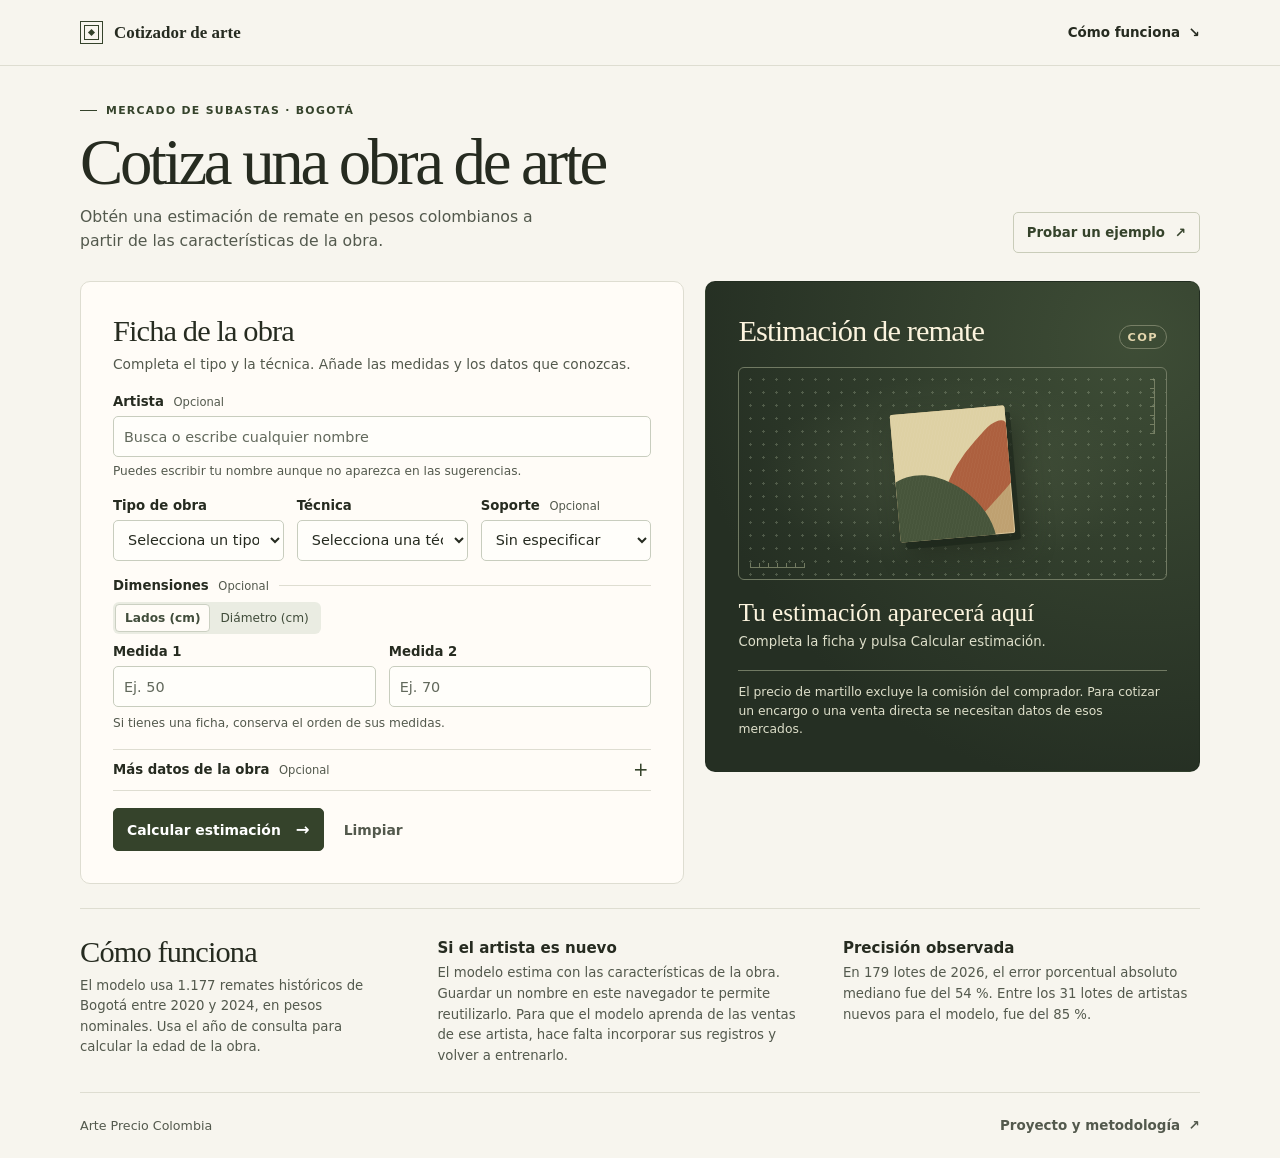
==== docs/cotizador/index.html @ 234c3b78 "Publica cotizador web de obras de arte" ====
<!doctype html>
<html lang="es-CO">
<head>
  <meta charset="utf-8">
  <meta name="viewport" content="width=device-width, initial-scale=1">
  <meta name="theme-color" content="#f7f5ee">
  <meta name="description" content="Estima el precio de remate de una obra de arte en Bogotá, en pesos colombianos.">
  <title>Cotizador de obras de arte</title>
  <link rel="stylesheet" href="./styles.css">
  <script type="module" src="./app.mjs"></script>
</head>
<body>
  <header class="site-header">
    <div class="shell masthead">
      <a class="brand" href="./"><span class="brand-mark" aria-hidden="true"></span>Cotizador de arte</a>
      <a class="guide-link" href="#como-funciona">Cómo funciona <span aria-hidden="true">↘</span></a>
    </div>
  </header>

  <main class="shell">
    <section class="intro" aria-labelledby="titulo">
      <div>
        <p class="eyebrow"><span aria-hidden="true"></span> Mercado de subastas · Bogotá</p>
        <h1 id="titulo">Cotiza una obra de arte</h1>
        <p class="intro-description">Obtén una estimación de remate en pesos colombianos a partir de las características de la obra.</p>
      </div>
      <button class="example-button" id="load-example" type="button" disabled>Probar un ejemplo <span aria-hidden="true">↗</span></button>
    </section>

    <div class="workspace">
      <section class="work-card" aria-labelledby="ficha">
        <header class="work-heading">
          <h2 id="ficha">Ficha de la obra</h2>
          <p>Completa el tipo y la técnica. Añade las medidas y los datos que conozcas.</p>
        </header>

        <form id="quote-form">
          <fieldset id="form-fields" class="form-fields" disabled>
            <legend class="sr-only">Datos para la cotización</legend>

            <div class="field">
              <label for="artist">Artista <span class="optional">Opcional</span></label>
              <div class="artist-control">
                <input id="artist" name="artista_id" type="text" list="artist-options" autocomplete="off" maxlength="120" placeholder="Busca o escribe cualquier nombre" aria-describedby="artist-help artist-status">
                <datalist id="artist-options"></datalist>
                <button id="save-artist" class="save-button" type="button" hidden>Guardar</button>
              </div>
              <p class="hint" id="artist-help">Puedes escribir tu nombre aunque no aparezca en las sugerencias.</p>
              <p class="hint artist-status" id="artist-status" role="status" hidden></p>
            </div>

            <div class="field-grid work-properties">
              <div class="field">
                <label for="work-type">Tipo de obra</label>
                <select id="work-type" name="tipo_objeto" required><option value="">Selecciona un tipo</option></select>
              </div>
              <div class="field">
                <label for="technique">Técnica</label>
                <select id="technique" name="tecnica_grupo" required><option value="">Selecciona una técnica</option></select>
              </div>
              <div class="field support-field">
                <label for="support">Soporte <span class="optional">Opcional</span></label>
                <select id="support" name="soporte"><option value="">Sin especificar</option></select>
              </div>
            </div>

            <fieldset class="dimensions">
              <legend>Dimensiones <span class="optional">Opcional</span></legend>
              <div class="shape-selector" aria-label="Modo de ingresar las medidas">
                <label><input type="radio" name="shape" value="sides" checked><span>Lados (cm)</span></label>
                <label><input type="radio" name="shape" value="round"><span>Diámetro (cm)</span></label>
              </div>
              <div class="field-grid dimension-grid" id="sides-fields">
                <div class="field">
                  <label for="dimension-one">Medida 1</label>
                  <input id="dimension-one" name="dim1_cm" type="number" inputmode="decimal" min="0.01" step="any" placeholder="Ej. 50" aria-describedby="dimensions-help">
                </div>
                <div class="field">
                  <label for="dimension-two">Medida 2</label>
                  <input id="dimension-two" name="dim2_cm" type="number" inputmode="decimal" min="0.01" step="any" placeholder="Ej. 70" aria-describedby="dimensions-help">
                </div>
              </div>
              <div class="dimension-grid" id="round-fields" hidden>
                <div class="field">
                  <label for="diameter">Diámetro</label>
                  <input id="diameter" name="diametro_cm" type="number" inputmode="decimal" min="0.01" step="any" placeholder="Ej. 50" disabled>
                </div>
              </div>
              <p class="hint" id="dimensions-help">Si tienes una ficha, conserva el orden de sus medidas.</p>
            </fieldset>

            <details id="more-details" class="extra-details">
              <summary>Más datos de la obra <span class="optional">Opcional</span></summary>
              <div class="field-grid details-grid">
                <div class="field">
                  <label for="work-year">Año de creación</label>
                  <input id="work-year" name="anio_obra" type="number" min="1" step="1" inputmode="numeric" placeholder="Ej. 2020">
                </div>
                <div class="field">
                  <label for="year-precision">Precisión del año</label>
                  <select id="year-precision" name="precision_anio_obra" disabled></select>
                </div>
                <div class="field">
                  <label for="edition-size">Tamaño de la edición</label>
                  <input id="edition-size" name="edicion_total" type="number" min="1" step="1" inputmode="numeric" placeholder="Ej. 25" aria-describedby="edition-help">
                  <p class="hint" id="edition-help">Número total de ejemplares de la edición.</p>
                </div>
                <div class="field">
                  <label for="third-dimension">Tercera medida (cm)</label>
                  <input id="third-dimension" name="dim3_cm" type="number" min="0.01" step="any" inputmode="decimal" placeholder="Ej. 10">
                </div>
                <div class="field">
                  <label for="dimension-basis">Qué se midió</label>
                  <select id="dimension-basis" name="base_dimensiones" disabled><option value="">Sin especificar</option></select>
                </div>
              </div>
            </details>

            <div class="form-actions">
              <button class="calculate-button" type="submit">Calcular estimación <span aria-hidden="true">→</span></button>
              <button class="clear-button" id="clear-form" type="button">Limpiar</button>
            </div>
          </fieldset>
          <p id="app-message" class="app-message" role="status">Cargando el modelo de precios…</p>
          <noscript><p class="app-message">Activa JavaScript para calcular la estimación.</p></noscript>
        </form>
      </section>

      <aside class="result-card" id="result" aria-labelledby="result-title" tabindex="-1">
        <div class="result-heading">
          <h2 id="result-title">Estimación de remate</h2>
          <span class="currency-tag">COP</span>
        </div>

        <div class="study" aria-hidden="true">
          <div class="study-ruler study-ruler-horizontal"></div>
          <div class="study-ruler study-ruler-vertical"></div>
          <div id="study-art" class="study-art"><span></span><span></span><span></span></div>
          <span class="study-size" id="study-size"></span>
        </div>

        <div class="quote" role="status" aria-atomic="true">
          <p class="quote-status" id="quote-status">Tu estimación aparecerá aquí</p>
          <p class="quote-price" id="quote-price" hidden></p>
          <p class="quote-caption" id="quote-caption">Completa la ficha y pulsa Calcular estimación.</p>
          <p class="quote-artist" id="quote-artist" hidden></p>
        </div>

        <p class="result-note">El precio de martillo excluye la comisión del comprador. Para cotizar un encargo o una venta directa se necesitan datos de esos mercados.</p>
      </aside>
    </div>

    <section id="como-funciona" class="guide" aria-labelledby="guide-title">
      <div>
        <h2 id="guide-title">Cómo funciona</h2>
        <p id="training-info">El modelo utiliza remates históricos de Bogotá y las características que indicas. Las estimaciones son orientativas.</p>
      </div>
      <div class="guide-item">
        <h3>Si el artista es nuevo</h3>
        <p>El modelo estima con las características de la obra. Guardar un nombre en este navegador te permite reutilizarlo. Para que el modelo aprenda de las ventas de ese artista, hace falta incorporar sus registros y volver a entrenarlo.</p>
      </div>
      <div class="guide-item">
        <h3>Precisión observada</h3>
        <p>En 179 lotes de 2026, el error porcentual absoluto mediano fue del 54&nbsp;%. Entre los 31 lotes de artistas nuevos para el modelo, fue del 85&nbsp;%.</p>
      </div>
    </section>
  </main>

  <footer class="site-footer">
    <div class="shell footer-content">
      <span>Arte Precio Colombia</span>
      <a href="https://github.com/joaquinrovi/arte-precio-colombia#cotizador-web">Proyecto y metodología <span aria-hidden="true">↗</span></a>
    </div>
  </footer>
</body>
</html>
---- docs/cotizador/styles.css ----
:root {
  color-scheme: light;
  --paper: #f7f5ee;
  --card: #fffcf7;
  --ink: #262b20;
  --muted: #53594d;
  --rule: #deddd1;
  --olive: #35432b;
  --forest: #252f23;
  --cream: #fcf4de;
  --serif: Georgia, "Times New Roman", serif;
  font-family: Inter, system-ui, -apple-system, BlinkMacSystemFont, "Segoe UI", sans-serif;
  font-synthesis: none;
}

*, *::before, *::after { box-sizing: border-box; }

body { margin: 0; background: var(--paper); color: var(--ink); }
button, input, select { font: inherit; }
button:not(:disabled), select:not(:disabled), summary { cursor: pointer; }
[hidden] { display: none !important; }

:focus-visible { outline: 2px solid #8a5f25; outline-offset: 3px; }

.sr-only {
  position: absolute;
  width: 1px;
  height: 1px;
  overflow: hidden;
  clip-path: inset(50%);
  white-space: nowrap;
}

.shell { width: min(1120px, calc(100% - 72px)); margin-inline: auto; }

.site-header { border-bottom: 1px solid var(--rule); }

.masthead, .footer-content {
  min-height: 65px;
  display: flex;
  align-items: center;
  justify-content: space-between;
  gap: 16px;
}

.brand, .guide-link, .site-footer a { color: inherit; text-decoration: none; }
.brand { display: flex; align-items: center; gap: 11px; font: 700 1.06rem var(--serif); }

.brand-mark {
  position: relative;
  display: block;
  width: 23px;
  aspect-ratio: 1;
  border: 1px solid var(--olive);
  box-shadow: inset 0 0 0 3px var(--paper), inset 0 0 0 4px var(--olive);
}

.brand-mark::after {
  content: "";
  position: absolute;
  inset: 8px;
  background: var(--olive);
  transform: rotate(45deg);
}

.guide-link, .site-footer a { font-size: .84rem; font-weight: 660; }
.guide-link:hover, .site-footer a:hover { text-decoration: underline; text-underline-offset: 4px; }
.guide-link span, .site-footer a span { margin-left: 4px; }

.intro {
  display: flex;
  justify-content: space-between;
  align-items: flex-end;
  gap: 24px;
  padding: 38px 0 28px;
}

.eyebrow {
  display: flex;
  align-items: center;
  gap: 9px;
  font-size: .68rem;
  font-weight: 760;
  letter-spacing: .12em;
  text-transform: uppercase;
  color: var(--olive);
  margin: 0 0 12px;
}

.eyebrow span { display: block; width: 17px; height: 1px; background: currentColor; }

h1, h2, h3 { margin: 0; }
h1, h2 { font-family: var(--serif); font-weight: 400; }
h1 { font-size: clamp(2.54rem, 6.5vw, 4.05rem); letter-spacing: -.051em; line-height: 1.03; }
h2 { font-size: clamp(1.5rem, 3vw, 1.9rem); letter-spacing: -.029em; line-height: 1.13; }
.intro-description { font-size: .98rem; line-height: 1.55; margin: 9px 0 0; color: var(--muted); max-width: 49ch; }

.example-button {
  display: inline-flex;
  align-items: center;
  gap: 10px;
  min-height: 41px;
  padding: 0 13px;
  border: 1px solid #c9ccb9;
  border-radius: 5px;
  background: transparent;
  color: var(--olive);
  font-size: .83rem;
  font-weight: 690;
  white-space: nowrap;
}

.example-button:hover:not(:disabled), .save-button:hover { background: #eaeade; }
.example-button:disabled { opacity: .6; }

.workspace {
  display: grid;
  grid-template-columns: minmax(0, 1.1fr) minmax(0, .9fr);
  gap: 21px;
  align-items: start;
}

.work-card, .result-card { border-radius: 10px; padding: clamp(18px, 2.65vw, 32px); }
.work-card { min-width: 0; background: var(--card); border: 1px solid var(--rule); }
.work-heading { margin-bottom: 20px; }
.work-heading p { margin: 5px 0 0; color: var(--muted); font-size: .86rem; line-height: 1.5; }

fieldset { min-inline-size: 0; margin: 0; padding: 0; border: 0; }
.form-fields { display: grid; gap: 17px; }
.form-fields:disabled { opacity: .65; }
.field-grid { display: grid; grid-template-columns: repeat(2, minmax(0, 1fr)); gap: 13px; }
.work-properties { grid-template-columns: repeat(3, minmax(0, 1fr)); }
.field { display: grid; align-content: start; gap: 6px; min-width: 0; }

.field label, .dimensions legend, summary {
  font-size: .83rem;
  font-weight: 680;
  line-height: 1.2;
}

.optional { font-size: .72rem; font-weight: 520; color: var(--muted); margin-left: 5px; }

.field input, .field select {
  width: 100%;
  min-width: 0;
  min-height: 41px;
  padding: 7px 10px;
  border: 1px solid #c8cdbe;
  border-radius: 5px;
  color: var(--ink);
  background: #fffefa;
  font-size: .9rem;
}

.field select { padding-right: 8px; }
.field input:disabled, .field select:disabled { background: #f0efe8; color: var(--muted); }
.field input::placeholder { color: #62695c; opacity: 1; }
.field input:hover:not(:disabled), .field select:hover:not(:disabled) { border-color: #777f6d; }
.hint { color: var(--muted); font-size: .76rem; line-height: 1.43; margin: 0; }
.artist-status { font-weight: 630; }

.artist-control { display: flex; gap: 5px; }
.artist-control input { flex: 1; }

.save-button {
  flex: 0 0 auto;
  padding: 5px 9px;
  border: 1px solid #bdc4b3;
  border-radius: 5px;
  background: #f0f0e7;
  color: var(--olive);
  font-size: .75rem;
  font-weight: 680;
}

.dimensions { display: grid; gap: 8px; border-top: 1px solid var(--rule); padding-top: 8px; }
.dimensions legend { padding: 0 10px 0 0; }
.shape-selector { display: inline-flex; width: fit-content; max-width: 100%; border-radius: 6px; padding: 2px; background: #eaece2; }
.shape-selector label { position: relative; }
.shape-selector span { display: block; border: 1px solid transparent; padding: 6px 9px; border-radius: 4px; font-size: .76rem; line-height: 1.2; color: #414d3b; cursor: pointer; }
.shape-selector input { position: absolute; opacity: 0; width: 1px; height: 1px; }
.shape-selector input:checked + span { background: var(--card); border-color: #cbd0c2; font-weight: 680; }
.shape-selector input:focus-visible + span { outline: 2px solid #8a5f25; outline-offset: -1px; }
.dimension-grid { margin-top: 2px; }

.extra-details { border-top: 1px solid var(--rule); border-bottom: 1px solid var(--rule); }
summary { list-style: none; padding: 12px 25px 12px 0; position: relative; }
summary::-webkit-details-marker { display: none; }
summary::after { content: "+"; position: absolute; right: 3px; font-size: 1.16rem; line-height: .9; font-weight: 420; color: var(--olive); }
details[open] summary::after { content: "−"; }
.details-grid { gap: 12px 13px; padding-bottom: 13px; }

.form-actions { display: flex; align-items: center; gap: 10px; flex-wrap: wrap; }
.calculate-button, .clear-button { min-height: 43px; border-radius: 5px; font-size: .87rem; font-weight: 700; }
.calculate-button { display: inline-flex; align-items: center; gap: 15px; border: 1px solid var(--olive); padding: 0 13px; color: white; background: var(--olive); }
.calculate-button:hover:not(:disabled) { background: #283522; }
.calculate-button span { font-size: 1.03rem; }
.clear-button { padding: 0 9px; border: 1px solid transparent; color: var(--muted); background: transparent; }
.clear-button:hover:not(:disabled) { color: var(--ink); text-decoration: underline; text-underline-offset: 3px; }
.app-message { margin: 11px 0 0; color: #6f3c22; font-size: .84rem; line-height: 1.5; }

.result-card {
  position: sticky;
  top: 18px;
  display: grid;
  gap: 18px;
  min-width: 0;
  color: var(--cream);
  background: radial-gradient(ellipse at 87% 12%, #3e4d36, var(--forest) 74%);
  border: 1px solid rgba(20, 35, 21, .2);
}

.result-heading { display: flex; justify-content: space-between; align-items: baseline; gap: 10px; }
.currency-tag { font-size: .71rem; font-weight: 700; letter-spacing: .12em; color: #e4d6ae; border: 1px solid #777f66; border-radius: 20px; padding: 4px 8px; }

.study {
  position: relative;
  display: grid;
  place-items: center;
  isolation: isolate;
  overflow: hidden;
  height: clamp(156px, 18vw, 213px);
  border: 1px solid #717a63;
  border-radius: 6px;
  background: radial-gradient(circle, #bac6a947 1px, transparent 1.1px) 5px 5px / 13px 13px;
}

.study::before { content: ""; position: absolute; inset: 0; z-index: -1; background: radial-gradient(ellipse, #57644969, transparent 64%); }

.study-art {
  position: relative;
  width: var(--art-width, 115px);
  height: var(--art-height, 132px);
  max-width: calc(100% - 62px);
  border-radius: var(--art-radius, 2px);
  background: #bfa171;
  overflow: hidden;
  isolation: isolate;
  box-shadow: 5px 7px 0 #1721177f, 10px 15px 26px #20271b99, inset 0 0 0 1px #ede6c082;
  transform: rotate(-5deg);
  transition: width .2s, height .2s, border-radius .2s;
}

.study-art span { position: absolute; display: block; }
.study-art span:nth-child(1) { top: -44%; left: -37%; width: 140%; height: 120%; background: #ded1a4; border-radius: 50%; }
.study-art span:nth-child(2) { top: 32%; right: -23%; width: 99%; height: 43%; background: #ad603f; border-radius: 80% 20% 50% 35%; transform: rotate(-43deg); }
.study-art span:nth-child(3) { bottom: -35%; left: -23%; width: 112%; height: 80%; background: #47553b; border-radius: 50% 80% 0 0; transform: rotate(27deg); }
.study-art::after { content: ""; position: absolute; z-index: 1; inset: 0; border-radius: inherit; background: repeating-linear-gradient(107deg, #fff1 0 1px, transparent 1px 3px); mix-blend-mode: soft-light; }
.study-ruler { position: absolute; color: #858d70; opacity: .8; }
.study-ruler-horizontal { left: 11px; bottom: 11px; width: 55px; height: 5px; border-bottom: 1px solid currentColor; background: repeating-linear-gradient(90deg, currentColor 0 1px, transparent 1px 9px); }
.study-ruler-vertical { right: 11px; top: 11px; width: 5px; height: 55px; border-right: 1px solid currentColor; background: repeating-linear-gradient(0deg, currentColor 0 1px, transparent 1px 9px); }
.study-size { position: absolute; right: 10px; bottom: 9px; padding: 0 3px; color: #e4e0c9; background: #2e392b; font-size: .69rem; font-variant-numeric: tabular-nums; }

.quote { display: grid; align-content: start; gap: 5px; }
.quote p, .result-note { margin: 0; }
.quote-status { font-family: var(--serif); font-size: clamp(1.25rem, 3vw, 1.58rem); line-height: 1.15; }
.quote[data-state="result"] .quote-status { font: 650 .8rem/1.3 Inter, system-ui, sans-serif; color: #e4d6ae; }
.quote-price { font: 400 clamp(2rem, 5vw, 3.25rem)/1.03 var(--serif); letter-spacing: -.043em; font-variant-numeric: lining-nums tabular-nums; overflow-wrap: anywhere; }
.quote-caption, .quote-artist, .result-note { font-size: .83rem; line-height: 1.5; }
.quote-caption, .result-note { color: #dedfca; }
.quote-artist { margin-top: 4px !important; color: var(--cream); overflow-wrap: anywhere; }
.result-note { font-size: .77rem; border-top: 1px solid #717a63; padding-top: 12px; }

.guide {
  display: grid;
  grid-template-columns: .91fr 1.05fr 1.04fr;
  gap: clamp(14px, 4vw, 45px);
  padding: 26px 0;
  margin-top: 24px;
  scroll-margin-top: 12px;
  border-block: 1px solid var(--rule);
}

.guide h3 { font-size: .94rem; font-weight: 700; }
.guide p { font-size: .83rem; color: var(--muted); line-height: 1.55; margin: 6px 0 0; }
.guide-item { padding-top: 4px; }
.footer-content { color: var(--muted); font-size: .79rem; }

@media (max-width: 790px) {
  .shell { width: min(620px, calc(100% - 44px)); }
  .workspace { grid-template-columns: minmax(0, 1fr); gap: 13px; }
  .result-card { position: static; }
  .guide { gap: 16px 20px; grid-template-columns: 1fr 1fr; }
  .guide > :first-child { grid-column: 1 / -1; }
}

@media (min-width: 791px) and (max-width: 1060px), (max-width: 580px) {
  .work-properties { grid-template-columns: repeat(2, minmax(0, 1fr)); }
  .support-field { grid-column: 1 / -1; }
}

@media (max-width: 500px) {
  .shell { width: calc(100% - 28px); }
  .masthead, .footer-content { min-height: 56px; }
  .intro { display: grid; gap: 14px; padding: 25px 0 21px; }
  .intro-description { font-size: .93rem; }
  .example-button { justify-self: start; }
  .work-card, .result-card { padding: 16px; }
  .form-fields { gap: 15px; }
  .field input, .field select { font-size: 1rem; }
  .guide { grid-template-columns: 1fr; }
}

@media (max-width: 348px) {
  .field-grid:not(.dimension-grid) { grid-template-columns: minmax(0, 1fr); }
  .footer-content { flex-wrap: wrap; gap: 8px 12px; padding-block: 12px; }
}

@media (prefers-reduced-motion: reduce) {
  .study-art { transition: none; }
}
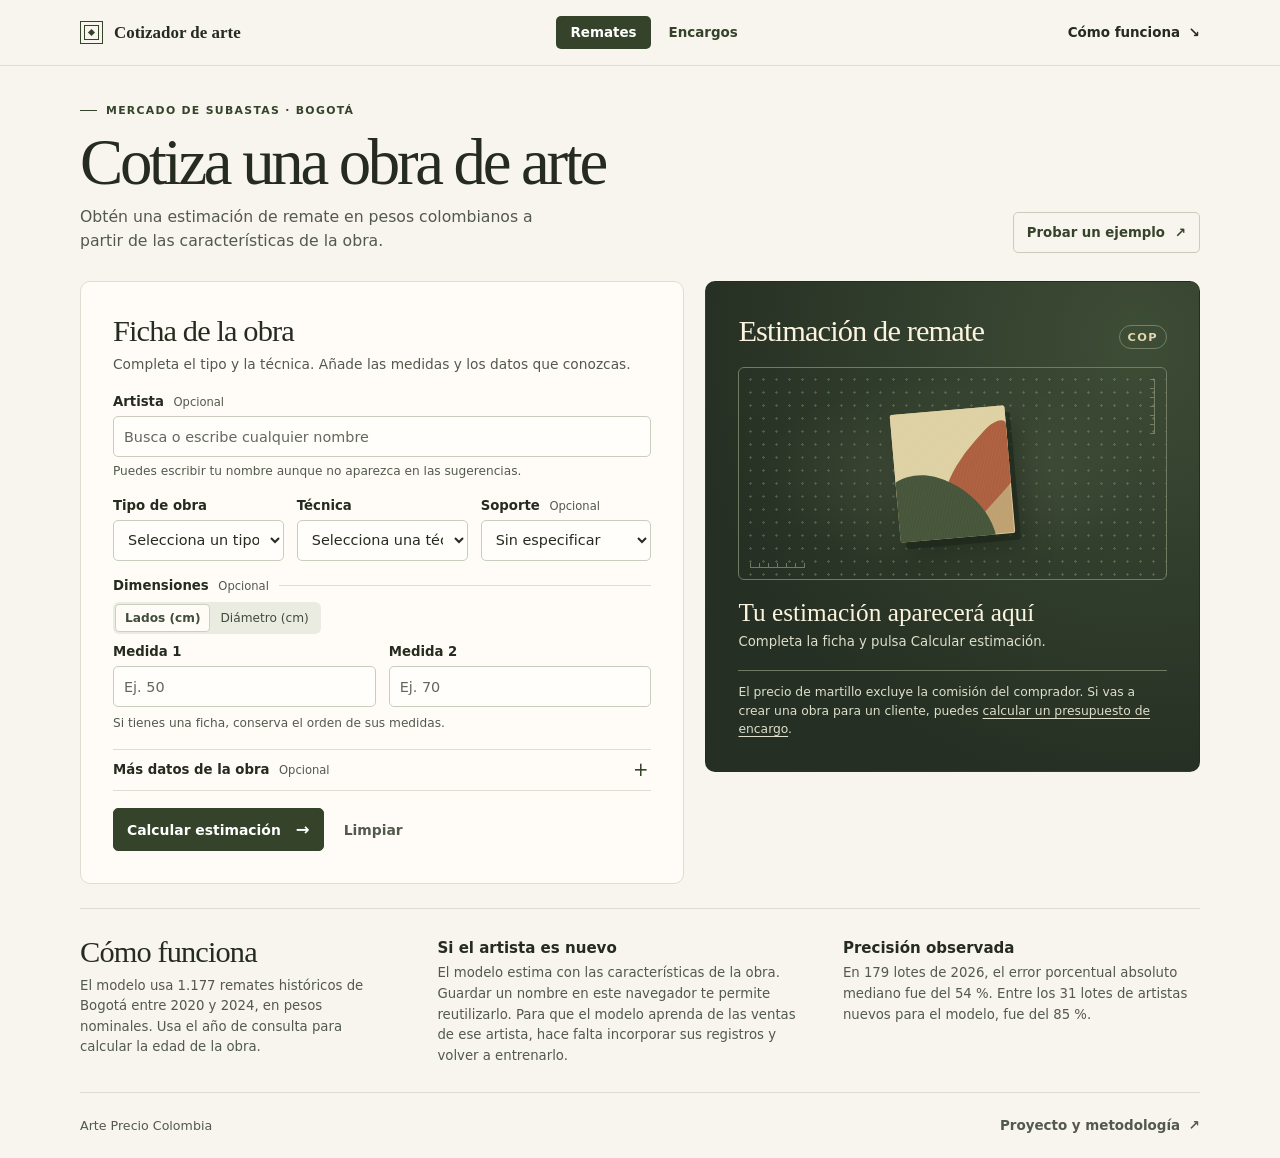
==== commit ca19e8c1: "Añade presupuesto para encargos de arte" ====
--- a/docs/cotizador/index.html
+++ b/docs/cotizador/index.html
@@ -13,6 +13,10 @@
   <header class="site-header">
     <div class="shell masthead">
       <a class="brand" href="./"><span class="brand-mark" aria-hidden="true"></span>Cotizador de arte</a>
+      <nav class="mode-nav" aria-label="Tipos de cotización">
+        <a href="./" aria-current="page">Remates</a>
+        <a href="./encargos/">Encargos</a>
+      </nav>
       <a class="guide-link" href="#como-funciona">Cómo funciona <span aria-hidden="true">↘</span></a>
     </div>
   </header>
@@ -146,7 +150,7 @@
           <p class="quote-artist" id="quote-artist" hidden></p>
         </div>
 
-        <p class="result-note">El precio de martillo excluye la comisión del comprador. Para cotizar un encargo o una venta directa se necesitan datos de esos mercados.</p>
+        <p class="result-note">El precio de martillo excluye la comisión del comprador. Si vas a crear una obra para un cliente, puedes <a href="./encargos/">calcular un presupuesto de encargo</a>.</p>
       </aside>
     </div>
 
--- a/docs/cotizador/styles.css
+++ b/docs/cotizador/styles.css
@@ -45,6 +45,17 @@
 
 .brand, .guide-link, .site-footer a { color: inherit; text-decoration: none; }
 .brand { display: flex; align-items: center; gap: 11px; font: 700 1.06rem var(--serif); }
+.mode-nav { display: flex; flex-wrap: wrap; gap: 4px; }
+.mode-nav a {
+  padding: 9px 14px;
+  border-radius: 5px;
+  color: var(--olive);
+  font-size: .84rem;
+  font-weight: 660;
+  text-decoration: none;
+}
+.mode-nav a:hover { background: #eceade; }
+.mode-nav a[aria-current="page"] { background: var(--olive); color: white; }
 
 .brand-mark {
   position: relative;
@@ -260,6 +271,7 @@
 .quote-caption, .result-note { color: #dedfca; }
 .quote-artist { margin-top: 4px !important; color: var(--cream); overflow-wrap: anywhere; }
 .result-note { font-size: .77rem; border-top: 1px solid #717a63; padding-top: 12px; }
+.result-note a { color: inherit; text-underline-offset: 3px; }
 
 .guide {
   display: grid;
@@ -292,6 +304,8 @@
 @media (max-width: 500px) {
   .shell { width: calc(100% - 28px); }
   .masthead, .footer-content { min-height: 56px; }
+  .masthead { flex-wrap: wrap; gap: 8px 16px; padding-block: 12px; }
+  .masthead .brand { flex-basis: 100%; }
   .intro { display: grid; gap: 14px; padding: 25px 0 21px; }
   .intro-description { font-size: .93rem; }
   .example-button { justify-self: start; }
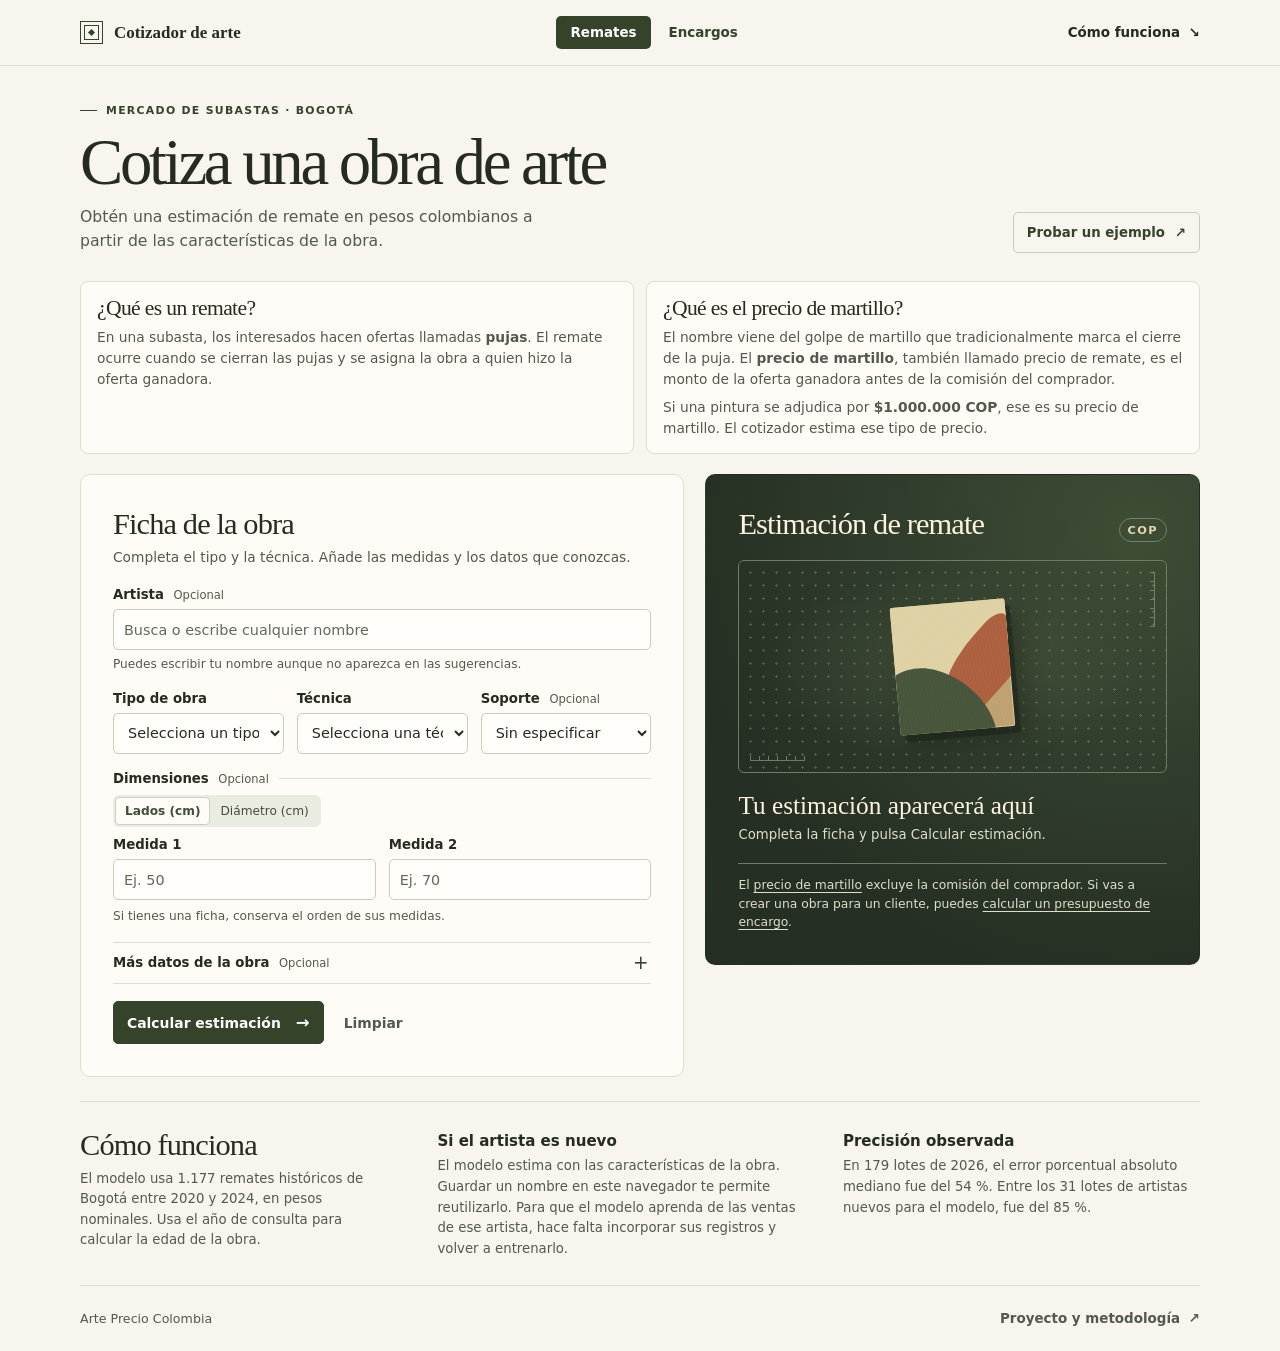
==== commit 783a9443: "Aclara remate y precio de martillo en el cotizador" ====
--- a/docs/cotizador/index.html
+++ b/docs/cotizador/index.html
@@ -30,6 +30,18 @@
       </div>
       <button class="example-button" id="load-example" type="button" disabled>Probar un ejemplo <span aria-hidden="true">↗</span></button>
     </section>
+
+    <div class="auction-explainer">
+      <section aria-labelledby="que-es-un-remate">
+        <h2 id="que-es-un-remate">¿Qué es un remate?</h2>
+        <p>En una subasta, los interesados hacen ofertas llamadas <strong>pujas</strong>. El remate ocurre cuando se cierran las pujas y se asigna la obra a quien hizo la oferta ganadora.</p>
+      </section>
+      <section aria-labelledby="precio-de-martillo">
+        <h2 id="precio-de-martillo">¿Qué es el precio de martillo?</h2>
+        <p>El nombre viene del golpe de martillo que tradicionalmente marca el cierre de la puja. El <strong>precio de martillo</strong>, también llamado precio de remate, es el monto de la oferta ganadora antes de la comisión del comprador.</p>
+        <p>Si una pintura se adjudica por <strong>$1.000.000 COP</strong>, ese es su precio de martillo. El cotizador estima ese tipo de precio.</p>
+      </section>
+    </div>
 
     <div class="workspace">
       <section class="work-card" aria-labelledby="ficha">
@@ -150,7 +162,7 @@
           <p class="quote-artist" id="quote-artist" hidden></p>
         </div>
 
-        <p class="result-note">El precio de martillo excluye la comisión del comprador. Si vas a crear una obra para un cliente, puedes <a href="./encargos/">calcular un presupuesto de encargo</a>.</p>
+        <p class="result-note">El <a href="#precio-de-martillo">precio de martillo</a> excluye la comisión del comprador. Si vas a crear una obra para un cliente, puedes <a href="./encargos/">calcular un presupuesto de encargo</a>.</p>
       </aside>
     </div>
 
--- a/docs/cotizador/styles.css
+++ b/docs/cotizador/styles.css
@@ -55,7 +55,7 @@
   text-decoration: none;
 }
 .mode-nav a:hover { background: #eceade; }
-.mode-nav a[aria-current="page"] { background: var(--olive); color: white; }
+.mode-nav a[aria-current] { background: var(--olive); color: white; }
 
 .brand-mark {
   position: relative;
@@ -124,6 +124,21 @@
 .example-button:hover:not(:disabled), .save-button:hover { background: #eaeade; }
 .example-button:disabled { opacity: .6; }
 
+.auction-explainer {
+  display: grid;
+  grid-template-columns: repeat(auto-fit, minmax(min(100%, 20rem), 1fr));
+  gap: 12px;
+  margin-bottom: 20px;
+}
+.auction-explainer section {
+  padding: 14px 16px;
+  border: 1px solid var(--rule);
+  border-radius: 8px;
+  background: var(--card);
+}
+.auction-explainer h2 { font-size: 1.35rem; scroll-margin-top: 12px; }
+.auction-explainer p { margin: 6px 0 0; color: var(--muted); font-size: .86rem; line-height: 1.55; }
+
 .workspace {
   display: grid;
   grid-template-columns: minmax(0, 1.1fr) minmax(0, .9fr);
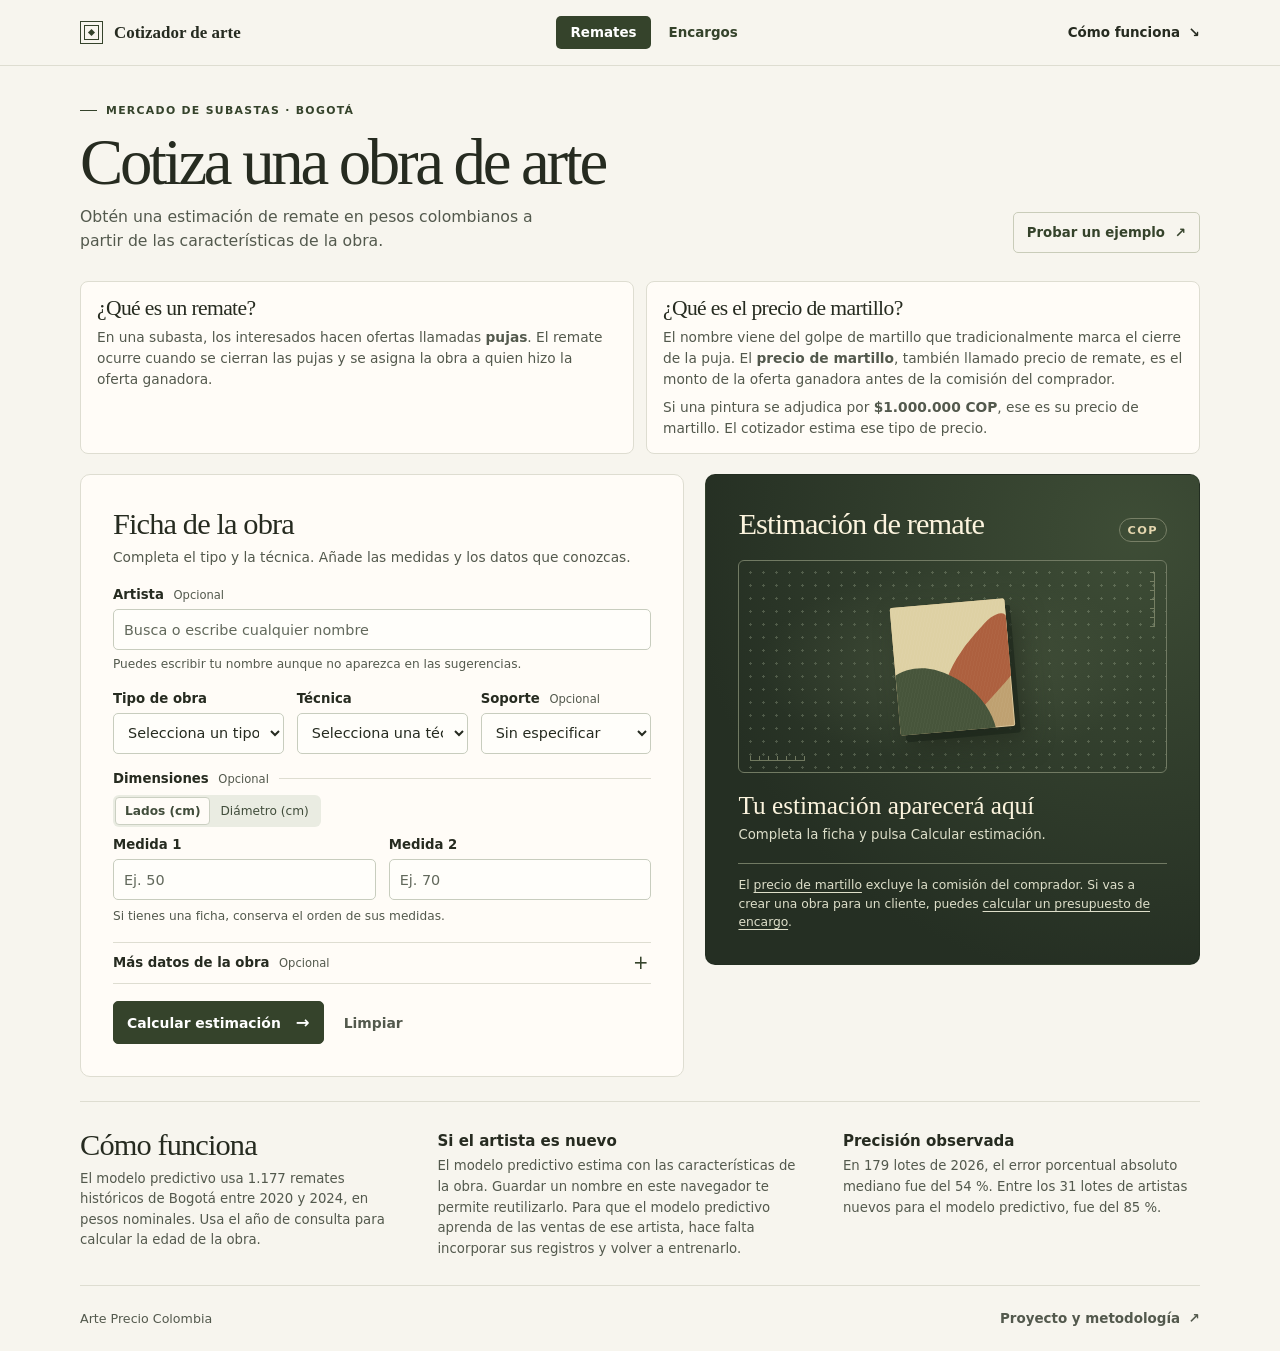
==== commit 1f08981e: "Usa modelo predictivo en la guía del cotizador" ====
--- a/docs/cotizador/index.html
+++ b/docs/cotizador/index.html
@@ -169,15 +169,15 @@
     <section id="como-funciona" class="guide" aria-labelledby="guide-title">
       <div>
         <h2 id="guide-title">Cómo funciona</h2>
-        <p id="training-info">El modelo utiliza remates históricos de Bogotá y las características que indicas. Las estimaciones son orientativas.</p>
+        <p id="training-info">El modelo predictivo utiliza remates históricos de Bogotá y las características que indicas. Las estimaciones son orientativas.</p>
       </div>
       <div class="guide-item">
         <h3>Si el artista es nuevo</h3>
-        <p>El modelo estima con las características de la obra. Guardar un nombre en este navegador te permite reutilizarlo. Para que el modelo aprenda de las ventas de ese artista, hace falta incorporar sus registros y volver a entrenarlo.</p>
+        <p>El modelo predictivo estima con las características de la obra. Guardar un nombre en este navegador te permite reutilizarlo. Para que el modelo predictivo aprenda de las ventas de ese artista, hace falta incorporar sus registros y volver a entrenarlo.</p>
       </div>
       <div class="guide-item">
         <h3>Precisión observada</h3>
-        <p>En 179 lotes de 2026, el error porcentual absoluto mediano fue del 54&nbsp;%. Entre los 31 lotes de artistas nuevos para el modelo, fue del 85&nbsp;%.</p>
+        <p>En 179 lotes de 2026, el error porcentual absoluto mediano fue del 54&nbsp;%. Entre los 31 lotes de artistas nuevos para el modelo predictivo, fue del 85&nbsp;%.</p>
       </div>
     </section>
   </main>
